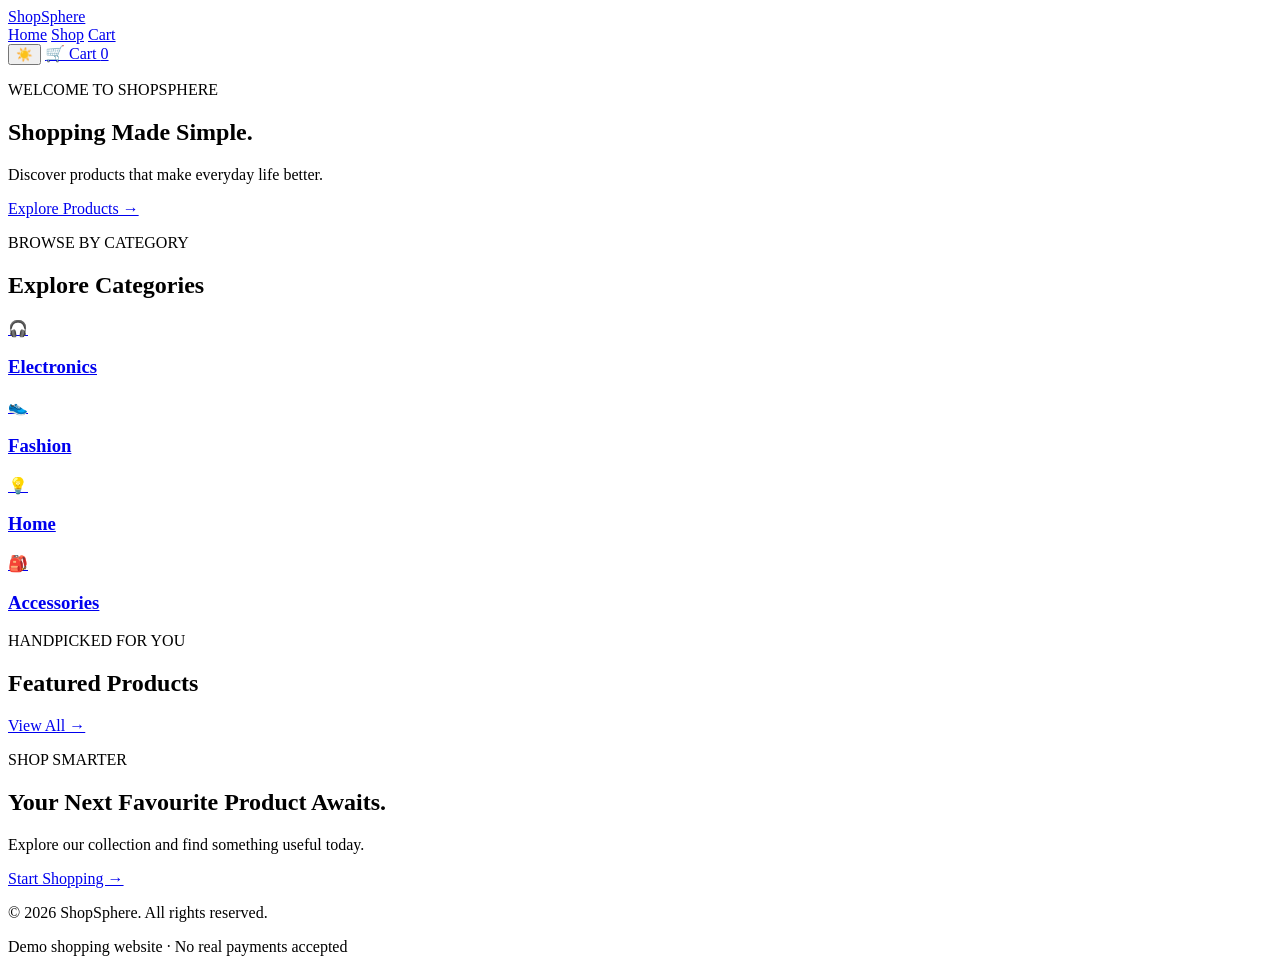
==== index.html @ d8e747f8 "Initial ShopSphere project upload" ====
<!DOCTYPE html>
<html lang="en">
<head>
    <meta charset="UTF-8">
    <meta name="viewport" content="width=device-width, initial-scale=1.0">
    <meta name="description" content="ShopSphere - Discover products you'll love.">
    <title>ShopSphere | Home</title>
    <link rel="stylesheet" href="css/style.css">
</head>
<body>

    <div class="app-container">

        <header class="header">
            <a href="index.html" class="logo">Shop<span>Sphere</span></a>

            <nav class="main-nav">
                <a href="index.html" class="active">Home</a>
                <a href="shop.html">Shop</a>
                <a href="cart.html">Cart</a>
            </nav>

            <div class="header-actions">
                <button id="theme-toggle" class="theme-toggle" aria-label="Toggle theme">☀️</button>
                <a href="cart.html" class="cart-link">
                    🛒 Cart <span id="cart-count">0</span>
                </a>
            </div>
        </header>

        <main>

            <section class="hero">
                <p class="hero-tag">WELCOME TO SHOPSPHERE</p>
                <h1>Shopping Made <span>Simple.</span></h1>
                <p>Discover products that make everyday life better.</p>
                <a href="shop.html" class="primary-button">Explore Products →</a>
            </section>

            <section class="categories-section">
                <div class="section-heading">
                    <div>
                        <p class="section-label">BROWSE BY CATEGORY</p>
                        <h2>Explore Categories</h2>
                    </div>
                </div>

                <div class="category-grid">
                    <a href="shop.html?category=Electronics" class="category-card">
                        <span>🎧</span>
                        <h3>Electronics</h3>
                    </a>

                    <a href="shop.html?category=Fashion" class="category-card">
                        <span>👟</span>
                        <h3>Fashion</h3>
                    </a>

                    <a href="shop.html?category=Home" class="category-card">
                        <span>💡</span>
                        <h3>Home</h3>
                    </a>

                    <a href="shop.html?category=Accessories" class="category-card">
                        <span>🎒</span>
                        <h3>Accessories</h3>
                    </a>
                </div>
            </section>

            <section class="featured-section">
                <div class="section-heading">
                    <div>
                        <p class="section-label">HANDPICKED FOR YOU</p>
                        <h2>Featured Products</h2>
                    </div>

                    <a href="shop.html" class="view-all">View All →</a>
                </div>

                <div id="featured-products" class="product-grid">
                    <!-- Products generated by JavaScript -->
                </div>
            </section>

            <section class="promo-banner">
                <div>
                    <p class="section-label">SHOP SMARTER</p>
                    <h2>Your Next Favourite Product Awaits.</h2>
                    <p>Explore our collection and find something useful today.</p>
                </div>

                <a href="shop.html" class="primary-button">Start Shopping →</a>
            </section>

        </main>

        <footer class="footer">
            <p>© 2026 ShopSphere. All rights reserved.</p>
            <p>Demo shopping website · No real payments accepted</p>
        </footer>

    </div>

    <script src="js/products.js"></script>
    <script src="js/common.js"></script>
    <script src="js/home.js"></script>

</body>
</html>
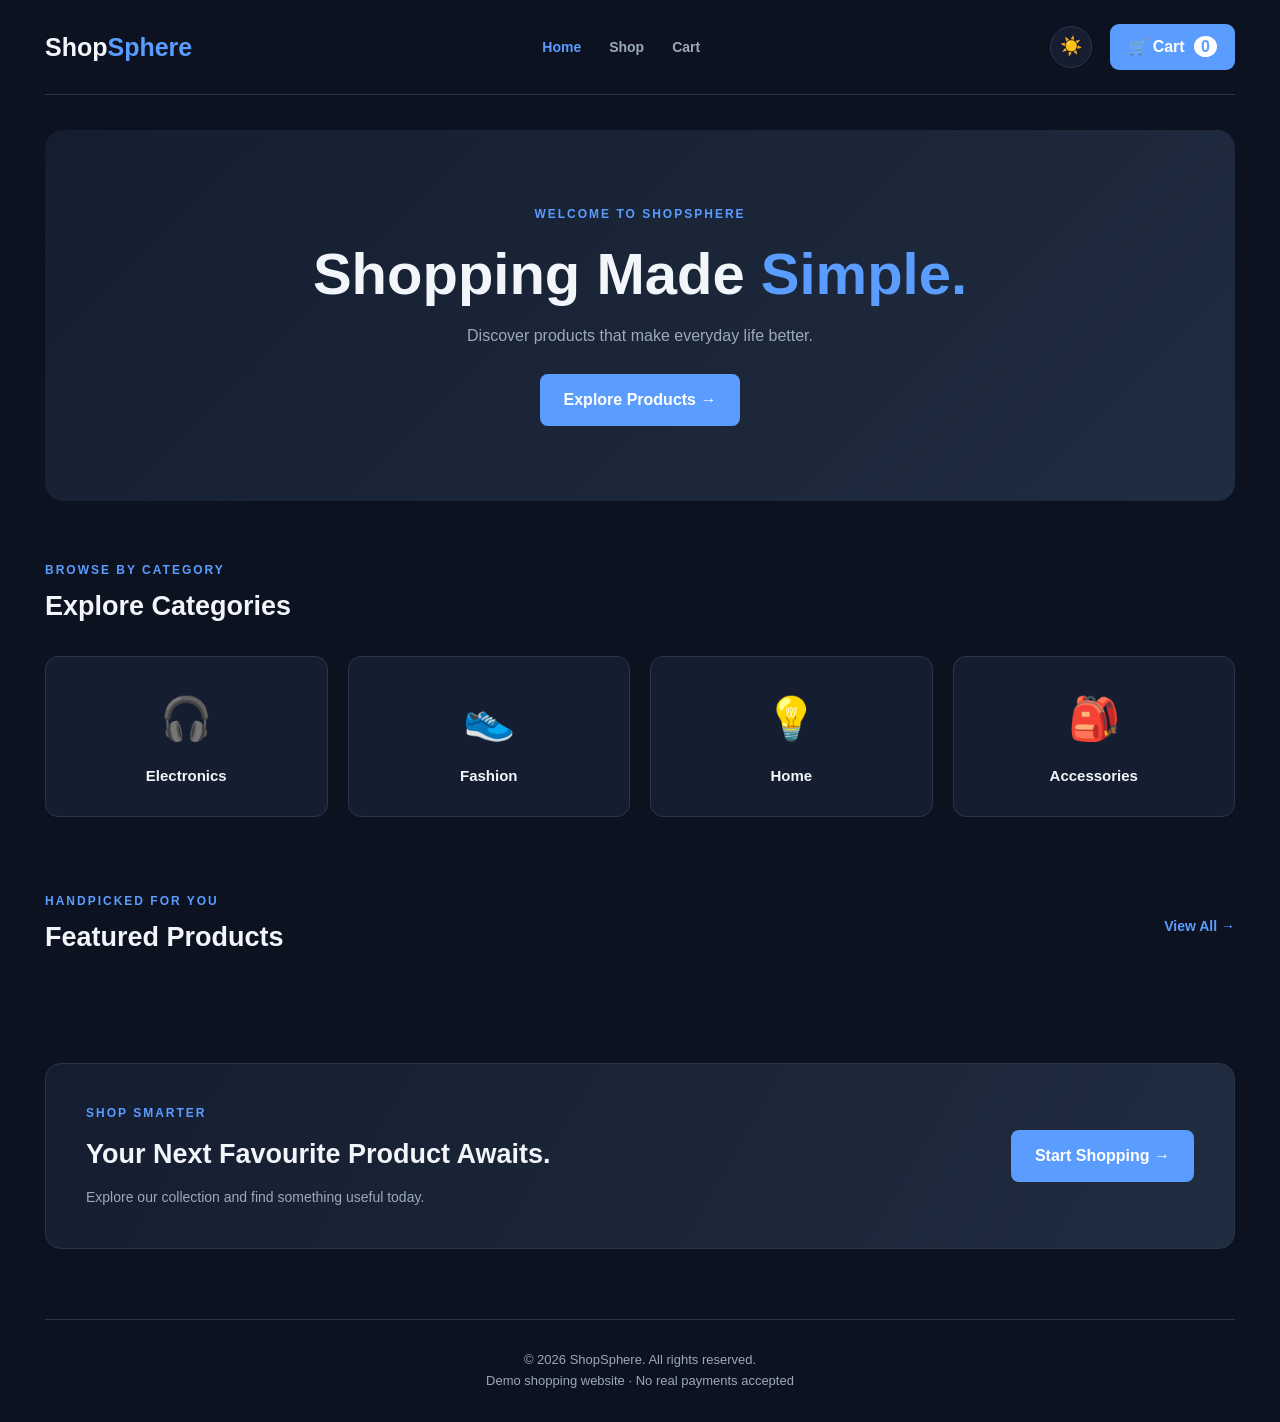
==== commit 2dc2ff62: "Fix HTML formatting and structure" ====
--- a/index.html
+++ b/index.html
@@ -6,7 +6,7 @@
     <meta name="viewport" content="width=device-width, initial-scale=1.0">
     <meta name="description" content="ShopSphere - Discover products you'll love.">
     <title>ShopSphere | Home</title>
-    <link rel="stylesheet" href="css/style.css">
+    <link rel="stylesheet" href="style.css">
 </head>
 <body>
 
--- a/style.css
+++ b/style.css
@@ -0,0 +1,1279 @@
+
+/* =================================
+   1. GLOBAL SETTINGS
+================================= */
+
+:root {
+    --bg: #0c1220;
+    --surface: #151e30;
+    --surface-light: #202c40;
+    --text: #f2f5fa;
+    --muted: #9ba9bc;
+    --accent: #5b9cff;
+    --accent-hover: #367fe8;
+    --border: #29364b;
+    --success: #43d69b;
+    --danger: #ff6878;
+    --shadow: 0 10px 30px rgba(0, 0, 0, 0.2);
+}
+
+body.light-theme {
+    --bg: #f3f6fb;
+    --surface: #ffffff;
+    --surface-light: #eaf0f8;
+    --text: #172235;
+    --muted: #68778d;
+    --accent: #347de0;
+    --accent-hover: #2168ca;
+    --border: #dce4ef;
+    --shadow: 0 10px 30px rgba(20, 40, 70, 0.08);
+}
+
+* {
+    margin: 0;
+    padding: 0;
+    box-sizing: border-box;
+}
+
+html {
+    scroll-behavior: smooth;
+}
+
+body {
+    font-family: Arial, Helvetica, sans-serif;
+    background: var(--bg);
+    color: var(--text);
+    line-height: 1.6;
+    transition: background 0.3s, color 0.3s;
+    min-height: 100vh;
+}
+
+button,
+input,
+select {
+    font: inherit;
+}
+
+button {
+    cursor: pointer;
+}
+
+img {
+    max-width: 100%;
+    display: block;
+}
+
+a {
+    -webkit-tap-highlight-color: transparent;
+}
+
+.app-container {
+    max-width: 1250px;
+    margin: auto;
+    padding: 0 30px;
+}
+
+
+/* =================================
+   2. HEADER
+================================= */
+
+.header {
+    display: flex;
+    align-items: center;
+    justify-content: space-between;
+    gap: 20px;
+    padding: 24px 0;
+    border-bottom: 1px solid var(--border);
+}
+
+.logo {
+    font-size: 25px;
+    font-weight: 800;
+    color: var(--text);
+    text-decoration: none;
+    white-space: nowrap;
+}
+
+.logo span {
+    color: var(--accent);
+}
+
+.header-actions {
+    display: flex;
+    align-items: center;
+    gap: 18px;
+}
+
+.theme-toggle {
+    background: var(--surface);
+    border: 1px solid var(--border);
+    border-radius: 50%;
+    width: 42px;
+    height: 42px;
+    font-size: 18px;
+    color: var(--text);
+}
+
+.cart-link {
+    background: var(--accent);
+    color: white;
+    text-decoration: none;
+    padding: 10px 18px;
+    border-radius: 9px;
+    font-weight: 600;
+    white-space: nowrap;
+}
+
+.cart-link:hover {
+    background: var(--accent-hover);
+}
+
+#cart-count {
+    background: white;
+    color: var(--accent);
+    border-radius: 50%;
+    padding: 2px 7px;
+    margin-left: 5px;
+}
+
+
+/* =================================
+   3. NAVIGATION
+================================= */
+
+.main-nav {
+    display: flex;
+    align-items: center;
+    gap: 28px;
+}
+
+.main-nav a {
+    color: var(--muted);
+    text-decoration: none;
+    font-size: 14px;
+    font-weight: 600;
+    transition: color 0.2s;
+}
+
+.main-nav a:hover,
+.main-nav a.active {
+    color: var(--accent);
+}
+
+
+/* =================================
+   4. HERO SECTION
+================================= */
+
+.hero {
+    text-align: center;
+    padding: 75px 15px;
+    background: linear-gradient(
+        135deg,
+        var(--surface),
+        var(--surface-light)
+    );
+    border-radius: 18px;
+    margin: 35px 0 60px;
+}
+
+.hero-tag,
+.section-label {
+    color: var(--accent);
+    font-size: 12px;
+    font-weight: 800;
+    letter-spacing: 2px;
+}
+
+.hero h1 {
+    font-size: clamp(35px, 6vw, 58px);
+    line-height: 1.2;
+    margin: 15px 0;
+}
+
+.hero h1 span {
+    color: var(--accent);
+}
+
+.hero > p:not(.hero-tag) {
+    color: var(--muted);
+    font-size: 16px;
+}
+
+
+/* =================================
+   5. PRIMARY BUTTON
+================================= */
+
+.primary-button {
+    display: inline-block;
+    padding: 13px 24px;
+    margin-top: 25px;
+    background: var(--accent);
+    color: white;
+    text-decoration: none;
+    border-radius: 8px;
+    font-weight: 700;
+    transition: background 0.2s, transform 0.2s;
+}
+
+.primary-button:hover {
+    background: var(--accent-hover);
+    transform: translateY(-2px);
+}
+
+
+/* =================================
+   6. SECTION HEADINGS
+================================= */
+
+.products-section,
+.cart-section,
+.categories-section,
+.featured-section {
+    margin-bottom: 75px;
+}
+
+.section-heading {
+    display: flex;
+    align-items: center;
+    justify-content: space-between;
+    gap: 15px;
+    margin-bottom: 28px;
+}
+
+.section-heading h2 {
+    font-size: 27px;
+    margin-top: 5px;
+}
+
+#product-count {
+    color: var(--muted);
+    font-size: 14px;
+}
+
+
+/* =================================
+   7. CATEGORY SECTION
+================================= */
+
+.category-grid {
+    display: grid;
+    grid-template-columns: repeat(4, 1fr);
+    gap: 20px;
+}
+
+.category-card {
+    background: var(--surface);
+    border: 1px solid var(--border);
+    border-radius: 13px;
+    padding: 28px 15px;
+    text-align: center;
+    text-decoration: none;
+    color: var(--text);
+    transition: transform 0.2s, border-color 0.2s;
+}
+
+.category-card:hover {
+    transform: translateY(-5px);
+    border-color: var(--accent);
+}
+
+.category-card span {
+    font-size: 42px;
+    display: block;
+    margin-bottom: 12px;
+}
+
+.category-card h3 {
+    font-size: 15px;
+}
+
+
+/* =================================
+   8. PRODUCT GRID
+================================= */
+
+.product-grid {
+    display: grid;
+    grid-template-columns: repeat(4, minmax(0, 1fr));
+    gap: 22px;
+}
+
+.product-card {
+    background: var(--surface);
+    border: 1px solid var(--border);
+    border-radius: 14px;
+    overflow: hidden;
+    transition: transform 0.25s, border-color 0.25s;
+    min-width: 0;
+}
+
+.product-card:hover {
+    transform: translateY(-6px);
+    border-color: var(--accent);
+}
+
+.product-image {
+    height: 165px;
+    background: var(--surface-light);
+    display: flex;
+    align-items: center;
+    justify-content: center;
+    font-size: 65px;
+}
+
+.product-info {
+    padding: 18px;
+}
+
+.product-category {
+    color: var(--accent);
+    font-size: 11px;
+    text-transform: uppercase;
+    font-weight: 700;
+    letter-spacing: 1px;
+}
+
+.product-info h3 {
+    font-size: 17px;
+    margin: 7px 0;
+    overflow-wrap: anywhere;
+}
+
+.product-price {
+    font-size: 20px;
+    font-weight: 800;
+    margin: 12px 0;
+}
+
+.add-to-cart {
+    width: 100%;
+    padding: 11px;
+    border: none;
+    border-radius: 8px;
+    background: var(--accent);
+    color: white;
+    font-weight: 700;
+    transition: background 0.2s;
+}
+
+.add-to-cart:hover {
+    background: var(--accent-hover);
+}
+
+.view-details {
+    display: block;
+    text-align: center;
+    margin-top: 12px;
+    color: var(--accent);
+    text-decoration: none;
+    font-size: 13px;
+    font-weight: 700;
+}
+
+.view-details:hover,
+.view-all:hover {
+    text-decoration: underline;
+}
+
+.view-all {
+    color: var(--accent);
+    text-decoration: none;
+    font-weight: 700;
+    font-size: 14px;
+}
+
+
+/* =================================
+   9. PROMOTIONAL BANNER
+================================= */
+
+.promo-banner {
+    background: linear-gradient(
+        120deg,
+        var(--surface),
+        var(--surface-light)
+    );
+    border: 1px solid var(--border);
+    border-radius: 16px;
+    padding: 40px;
+    display: flex;
+    align-items: center;
+    justify-content: space-between;
+    gap: 25px;
+    margin-bottom: 70px;
+}
+
+.promo-banner h2 {
+    font-size: 27px;
+    margin: 10px 0;
+}
+
+.promo-banner p:not(.section-label) {
+    color: var(--muted);
+    font-size: 14px;
+}
+
+.promo-banner .primary-button {
+    margin-top: 0;
+    white-space: nowrap;
+}
+
+
+/* =================================
+   10. SHOPPING CART
+================================= */
+
+.cart-wrapper {
+    background: var(--surface);
+    border: 1px solid var(--border);
+    border-radius: 14px;
+    padding: 25px;
+}
+
+.empty-cart {
+    text-align: center;
+    padding: 45px 15px;
+}
+
+.empty-cart span {
+    font-size: 50px;
+}
+
+.empty-cart h3 {
+    margin: 12px 0 5px;
+}
+
+.empty-cart p {
+    color: var(--muted);
+}
+
+.cart-content {
+    display: flex;
+    flex-direction: column;
+    gap: 25px;
+}
+
+.cart-table-container {
+    width: 100%;
+    overflow-x: auto;
+    -webkit-overflow-scrolling: touch;
+}
+
+.cart-table {
+    width: 100%;
+    border-collapse: collapse;
+    min-width: 600px;
+}
+
+.cart-table th,
+.cart-table td {
+    padding: 16px 12px;
+    text-align: left;
+    border-bottom: 1px solid var(--border);
+}
+
+.cart-table th {
+    color: var(--muted);
+    font-size: 13px;
+}
+
+.cart-table td {
+    font-size: 14px;
+}
+
+.quantity-controls {
+    display: flex;
+    align-items: center;
+    gap: 10px;
+}
+
+.quantity-controls button {
+    width: 32px;
+    height: 32px;
+    border: 1px solid var(--border);
+    background: var(--surface-light);
+    color: var(--text);
+    border-radius: 6px;
+}
+
+.quantity-controls button:hover {
+    border-color: var(--accent);
+}
+
+.remove-button {
+    border: none;
+    background: transparent;
+    color: var(--danger);
+    font-weight: 600;
+}
+
+.cart-summary {
+    width: 100%;
+    max-width: 400px;
+    align-self: flex-end;
+    background: var(--surface-light);
+    padding: 22px;
+    border-radius: 12px;
+}
+
+.cart-summary h3 {
+    margin-bottom: 18px;
+}
+
+.summary-row {
+    display: flex;
+    justify-content: space-between;
+    gap: 12px;
+    padding: 10px 0;
+    color: var(--muted);
+}
+
+.grand-total {
+    border-top: 1px solid var(--border);
+    margin-top: 10px;
+    padding-top: 18px;
+    color: var(--text);
+    font-size: 18px;
+    font-weight: 800;
+}
+
+.checkout-button {
+    width: 100%;
+    padding: 13px;
+    background: var(--accent);
+    color: white;
+    border: none;
+    border-radius: 8px;
+    font-weight: 700;
+    margin-top: 15px;
+}
+
+.checkout-button:hover {
+    background: var(--accent-hover);
+}
+
+
+/* =================================
+   11. CHECKOUT DIALOG
+================================= */
+
+.checkout-dialog {
+    width: min(90%, 450px);
+    margin: auto;
+    padding: 0;
+    border: 1px solid var(--border);
+    border-radius: 16px;
+    background: var(--surface);
+    color: var(--text);
+}
+
+.checkout-dialog::backdrop {
+    background: rgba(0, 0, 0, 0.7);
+}
+
+.dialog-content {
+    padding: 35px;
+    text-align: center;
+    position: relative;
+}
+
+.close-dialog {
+    position: absolute;
+    right: 15px;
+    top: 10px;
+    border: none;
+    background: transparent;
+    color: var(--text);
+    font-size: 28px;
+}
+
+.success-icon {
+    display: inline-flex;
+    justify-content: center;
+    align-items: center;
+    width: 55px;
+    height: 55px;
+    background: var(--success);
+    color: #10251d;
+    border-radius: 50%;
+    font-size: 28px;
+    margin-bottom: 15px;
+}
+
+.dialog-content > p {
+    color: var(--muted);
+    margin: 10px 0 20px;
+}
+
+#checkout-details {
+    text-align: left;
+    margin: 20px 0;
+}
+
+
+/* =================================
+   12. FOOTER
+================================= */
+
+.footer {
+    text-align: center;
+    padding: 30px 10px;
+    border-top: 1px solid var(--border);
+    color: var(--muted);
+    font-size: 13px;
+}
+
+
+/* =================================
+   13. SHOP PAGE
+================================= */
+
+.shop-page {
+    padding-top: 45px;
+}
+
+.shop-heading {
+    text-align: center;
+    padding: 35px 10px;
+}
+
+.shop-heading h1 {
+    font-size: clamp(30px, 5vw, 45px);
+    margin: 10px 0;
+}
+
+.shop-heading > p:last-child {
+    color: var(--muted);
+}
+
+.shop-controls {
+    display: grid;
+    grid-template-columns: 2fr 1fr 1fr;
+    gap: 15px;
+    margin: 30px 0;
+}
+
+.shop-controls input,
+.shop-controls select {
+    width: 100%;
+    min-width: 0;
+    padding: 13px 15px;
+    background: var(--surface);
+    color: var(--text);
+    border: 1px solid var(--border);
+    border-radius: 8px;
+    font: inherit;
+    outline: none;
+}
+
+.shop-controls input:focus,
+.shop-controls select:focus {
+    border-color: var(--accent);
+}
+
+.shop-products-section {
+    margin-bottom: 75px;
+}
+
+
+/* =================================
+   14. PRODUCT DETAILS PAGE
+================================= */
+
+.product-details-page {
+    padding: 40px 0 75px;
+}
+
+.back-link {
+    display: inline-block;
+    color: var(--accent);
+    text-decoration: none;
+    font-weight: 600;
+    margin-bottom: 30px;
+}
+
+.back-link:hover {
+    text-decoration: underline;
+}
+
+.product-details {
+    display: grid;
+    grid-template-columns: 1fr 1fr;
+    gap: 55px;
+    align-items: center;
+    background: var(--surface);
+    border: 1px solid var(--border);
+    border-radius: 18px;
+    padding: 35px;
+}
+
+.product-details-image {
+    min-height: 350px;
+    display: flex;
+    justify-content: center;
+    align-items: center;
+    background: var(--surface-light);
+    border-radius: 14px;
+    font-size: 130px;
+}
+
+.product-details-info h1 {
+    font-size: 35px;
+    margin: 12px 0;
+    overflow-wrap: anywhere;
+}
+
+.details-price {
+    font-size: 28px;
+    font-weight: 800;
+    color: var(--accent);
+    margin: 15px 0;
+}
+
+.product-description {
+    color: var(--muted);
+    margin: 20px 0;
+}
+
+.delivery-info {
+    font-size: 14px;
+    color: var(--success);
+    margin-bottom: 22px;
+}
+
+.product-quantity {
+    display: block;
+    width: 100px;
+    padding: 10px;
+    margin: 8px 0 18px;
+    background: var(--surface-light);
+    color: var(--text);
+    border: 1px solid var(--border);
+    border-radius: 7px;
+}
+
+.details-add-button {
+    max-width: 300px;
+}
+
+
+/* =================================
+   15. CART PAGE
+================================= */
+
+.cart-page {
+    padding: 30px 0 75px;
+}
+
+.cart-page .shop-heading {
+    padding: 30px 10px;
+}
+
+.delivery-note {
+    color: var(--success);
+    font-size: 12px;
+    margin-top: 12px;
+}
+
+.continue-shopping {
+    display: block;
+    text-align: center;
+    margin-top: 15px;
+    color: var(--accent);
+    text-decoration: none;
+    font-size: 14px;
+    font-weight: 600;
+}
+
+.continue-shopping:hover {
+    text-decoration: underline;
+}
+
+
+/* =================================
+   16. CHECKOUT PAGE
+================================= */
+
+.checkout-page {
+    padding: 30px 0 75px;
+}
+
+.checkout-layout {
+    display: grid;
+    grid-template-columns: 1.2fr 0.8fr;
+    gap: 25px;
+    align-items: start;
+}
+
+.checkout-form-section,
+.checkout-order-section {
+    background: var(--surface);
+    border: 1px solid var(--border);
+    border-radius: 14px;
+    padding: 28px;
+    min-width: 0;
+}
+
+.checkout-form-section h2,
+.checkout-order-section h2 {
+    font-size: 22px;
+    margin-bottom: 8px;
+}
+
+.form-note {
+    color: var(--muted);
+    font-size: 14px;
+    margin-bottom: 25px;
+}
+
+.form-group {
+    margin-bottom: 20px;
+}
+
+.form-group label {
+    display: block;
+    margin-bottom: 8px;
+    font-size: 14px;
+    font-weight: 600;
+}
+
+.form-group input {
+    width: 100%;
+    padding: 13px;
+    border: 1px solid var(--border);
+    border-radius: 8px;
+    background: var(--surface-light);
+    color: var(--text);
+    font: inherit;
+}
+
+.form-group input:focus {
+    outline: 2px solid var(--accent);
+    border-color: transparent;
+}
+
+.demo-notice {
+    background: var(--surface-light);
+    border-left: 4px solid var(--accent);
+    padding: 15px;
+    border-radius: 7px;
+    margin: 25px 0;
+}
+
+.demo-notice strong {
+    color: var(--accent);
+}
+
+.demo-notice p {
+    color: var(--muted);
+    font-size: 13px;
+    margin-top: 5px;
+}
+
+.checkout-items {
+    margin: 20px 0;
+}
+
+.checkout-item {
+    display: flex;
+    justify-content: space-between;
+    gap: 12px;
+    padding: 14px 0;
+    border-bottom: 1px solid var(--border);
+    font-size: 13px;
+}
+
+.checkout-item strong {
+    white-space: nowrap;
+}
+
+.checkout-totals {
+    border-top: 1px solid var(--border);
+    padding-top: 12px;
+}
+
+.order-success {
+    text-align: center;
+    background: var(--surface);
+    border: 1px solid var(--border);
+    border-radius: 16px;
+    padding: 55px 20px;
+    margin: 30px auto;
+    max-width: 650px;
+}
+
+.order-success > span {
+    display: inline-flex;
+    align-items: center;
+    justify-content: center;
+    width: 65px;
+    height: 65px;
+    background: var(--success);
+    color: #10251d;
+    border-radius: 50%;
+    font-size: 35px;
+    margin-bottom: 20px;
+}
+
+.order-success h2 {
+    font-size: 28px;
+    margin-bottom: 12px;
+}
+
+.order-success p {
+    color: var(--muted);
+}
+
+.demo-notice-text {
+    font-size: 13px;
+    margin-top: 10px;
+}
+
+
+/* =================================
+   17. TABLET RESPONSIVENESS
+================================= */
+
+@media (max-width: 950px) {
+
+    .product-grid {
+        grid-template-columns: repeat(3, minmax(0, 1fr));
+    }
+
+    .product-details {
+        gap: 30px;
+    }
+
+    .checkout-layout {
+        grid-template-columns: 1fr 1fr;
+    }
+}
+
+@media (max-width: 850px) {
+
+    .main-nav {
+        gap: 15px;
+    }
+
+    .category-grid {
+        grid-template-columns: repeat(2, 1fr);
+    }
+
+    .promo-banner {
+        flex-direction: column;
+        align-items: flex-start;
+    }
+
+    .shop-controls {
+        grid-template-columns: 1fr 1fr;
+    }
+
+    .shop-controls input {
+        grid-column: 1 / -1;
+    }
+}
+
+
+/* =================================
+   18. MOBILE RESPONSIVENESS
+================================= */
+
+@media (max-width: 650px) {
+
+    .app-container {
+        padding: 0 16px;
+    }
+
+    /* Header */
+
+    .header {
+        flex-wrap: wrap;
+        gap: 14px;
+        padding: 18px 0;
+    }
+
+    .logo {
+        font-size: 21px;
+    }
+
+    .header-actions {
+        gap: 10px;
+    }
+
+    .theme-toggle {
+        width: 38px;
+        height: 38px;
+    }
+
+    .cart-link {
+        padding: 9px 12px;
+        font-size: 13px;
+    }
+
+    /* Navigation */
+
+    .main-nav {
+        order: 3;
+        width: 100%;
+        justify-content: center;
+        padding-top: 12px;
+        border-top: 1px solid var(--border);
+        gap: 25px;
+    }
+
+    .main-nav a {
+        font-size: 13px;
+    }
+
+    /* Hero */
+
+    .hero {
+        padding: 55px 15px;
+        margin: 25px 0 45px;
+    }
+
+    .hero h1 {
+        font-size: 36px;
+    }
+
+    .hero > p:not(.hero-tag) {
+        font-size: 14px;
+    }
+
+    /* Products */
+
+    .product-grid {
+        grid-template-columns: repeat(2, minmax(0, 1fr));
+        gap: 12px;
+    }
+
+    .product-image {
+        height: 120px;
+        font-size: 48px;
+    }
+
+    .product-info {
+        padding: 12px;
+    }
+
+    .product-info h3 {
+        font-size: 14px;
+    }
+
+    .product-price {
+        font-size: 17px;
+    }
+
+    .add-to-cart {
+        padding: 10px 6px;
+        font-size: 13px;
+    }
+
+    /* Headings */
+
+    .section-heading h2 {
+        font-size: 22px;
+    }
+
+    .section-heading {
+        margin-bottom: 18px;
+    }
+
+    /* Categories */
+
+    .category-grid {
+        gap: 12px;
+    }
+
+    .category-card {
+        padding: 20px 10px;
+    }
+
+    .category-card span {
+        font-size: 34px;
+    }
+
+    /* Promotional banner */
+
+    .promo-banner {
+        padding: 25px;
+        margin-bottom: 45px;
+    }
+
+    .promo-banner h2 {
+        font-size: 22px;
+    }
+
+    /* Shop controls */
+
+    .shop-controls {
+        grid-template-columns: 1fr;
+        gap: 12px;
+    }
+
+    .shop-controls input {
+        grid-column: auto;
+    }
+
+    /* Product details */
+
+    .product-details {
+        grid-template-columns: 1fr;
+        gap: 25px;
+        padding: 20px;
+    }
+
+    .product-details-image {
+        min-height: 230px;
+        font-size: 100px;
+    }
+
+    .product-details-info h1 {
+        font-size: 27px;
+    }
+
+    .details-price {
+        font-size: 24px;
+    }
+
+    .details-add-button {
+        max-width: 100%;
+    }
+
+    /* Cart */
+
+    .cart-wrapper {
+        padding: 14px;
+    }
+
+    .cart-summary {
+        max-width: 100%;
+    }
+
+    .cart-table {
+        min-width: 600px;
+    }
+
+    /* Checkout */
+
+    .checkout-layout {
+        grid-template-columns: 1fr;
+        gap: 18px;
+    }
+
+    .checkout-form-section,
+    .checkout-order-section {
+        padding: 20px;
+    }
+
+    .checkout-page {
+        padding-top: 20px;
+    }
+
+    /* Footer */
+
+    .footer {
+        padding: 25px 10px;
+        font-size: 12px;
+    }
+
+    .products-section,
+    .cart-section,
+    .categories-section,
+    .featured-section {
+        margin-bottom: 50px;
+    }
+}
+
+
+/* =================================
+   19. SMALL MOBILE SCREENS
+================================= */
+
+@media (max-width: 380px) {
+
+    .app-container {
+        padding: 0 12px;
+    }
+
+    .logo {
+        font-size: 19px;
+    }
+
+    .header-actions {
+        gap: 7px;
+    }
+
+    .cart-link {
+        padding: 8px 9px;
+        font-size: 12px;
+    }
+
+    .main-nav {
+        gap: 18px;
+    }
+
+    .main-nav a {
+        font-size: 12px;
+    }
+
+    .product-grid {
+        grid-template-columns: 1fr;
+    }
+
+    .product-image {
+        height: 150px;
+        font-size: 60px;
+    }
+
+    .product-info {
+        padding: 16px;
+    }
+
+    .product-info h3 {
+        font-size: 16px;
+    }
+
+    .product-price {
+        font-size: 19px;
+    }
+
+    .category-card span {
+        font-size: 30px;
+    }
+
+    .dialog-content {
+        padding: 25px 18px;
+    }
+}
+
+
+/* =================================
+   20. ACCESSIBILITY
+================================= */
+
+button:focus-visible,
+a:focus-visible,
+input:focus-visible,
+select:focus-visible {
+    outline: 3px solid var(--accent);
+    outline-offset: 3px;
+}
+
+[hidden] {
+    display: none !important;
+}
+
+@media (prefers-reduced-motion: reduce) {
+
+    *,
+    *::before,
+    *::after {
+        scroll-behavior: auto !important;
+        transition-duration: 0.01ms !important;
+        animation-duration: 0.01ms !important;
+    }
+}
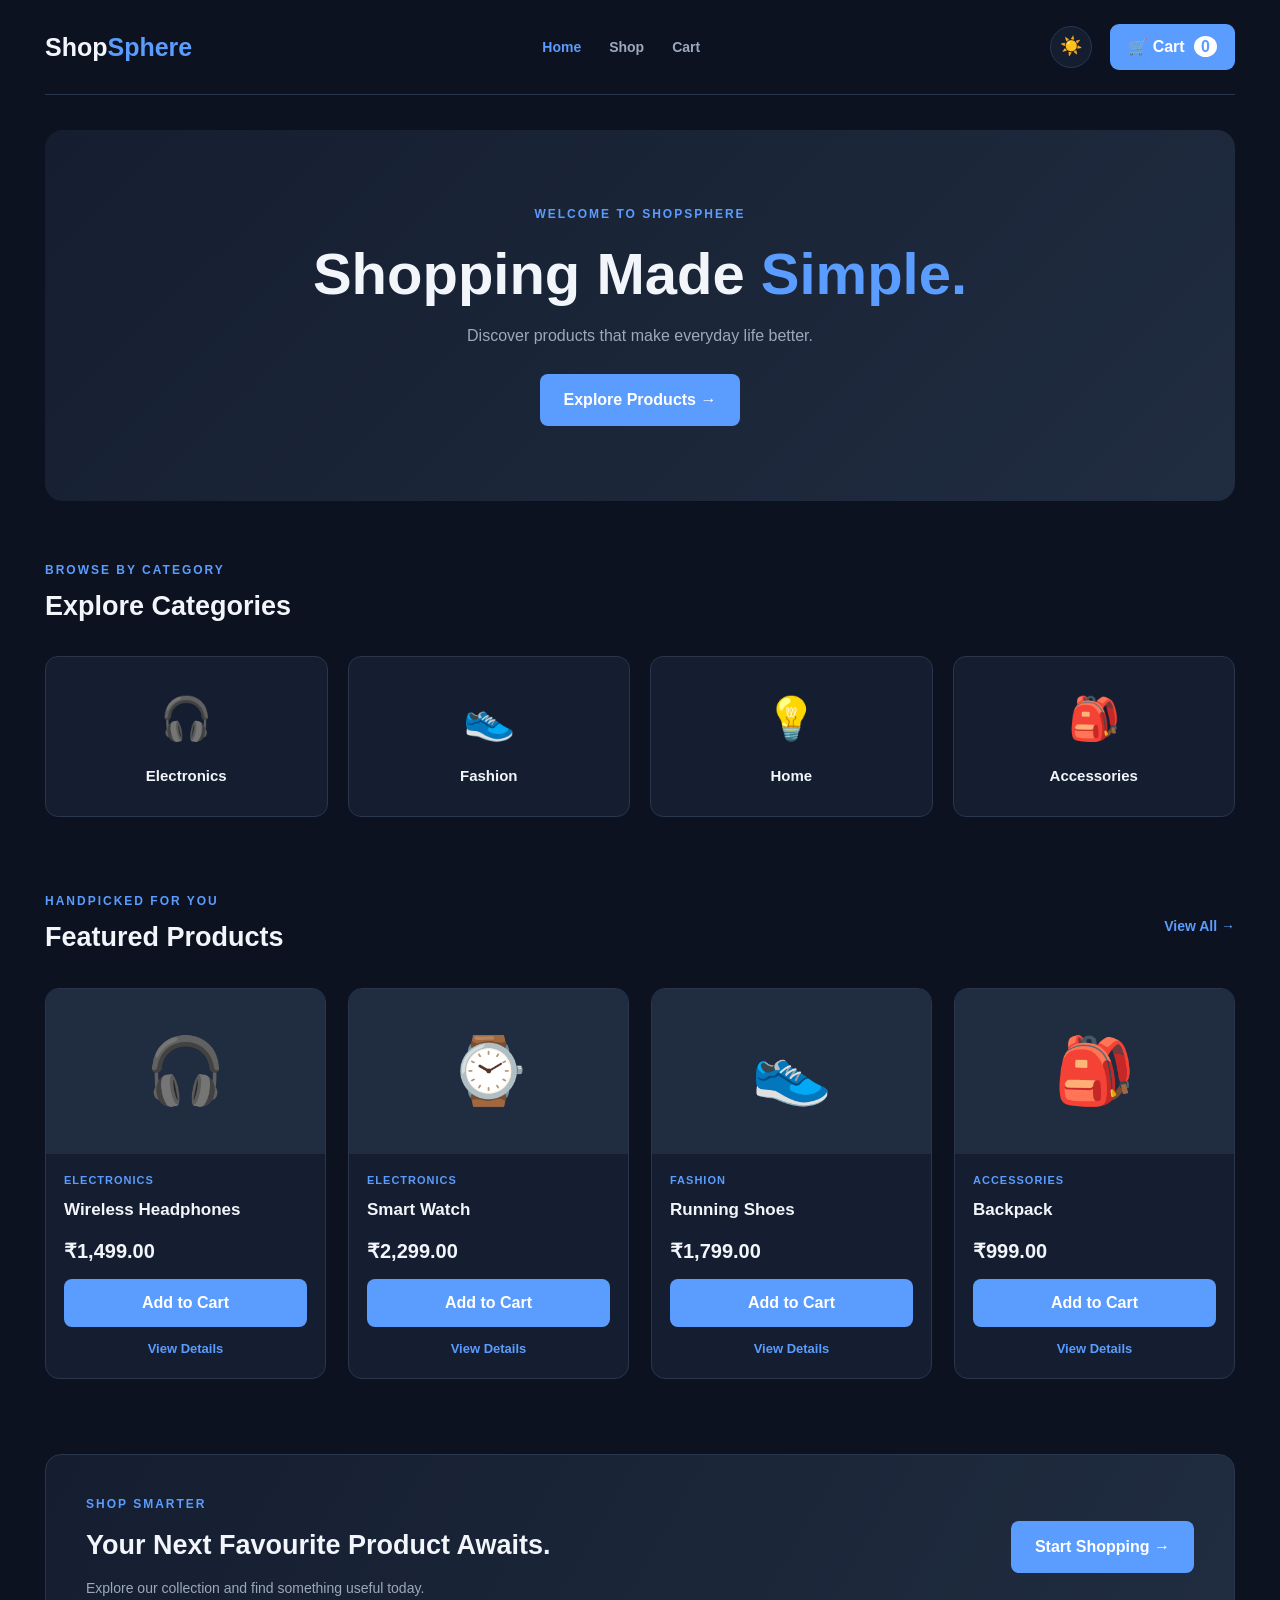
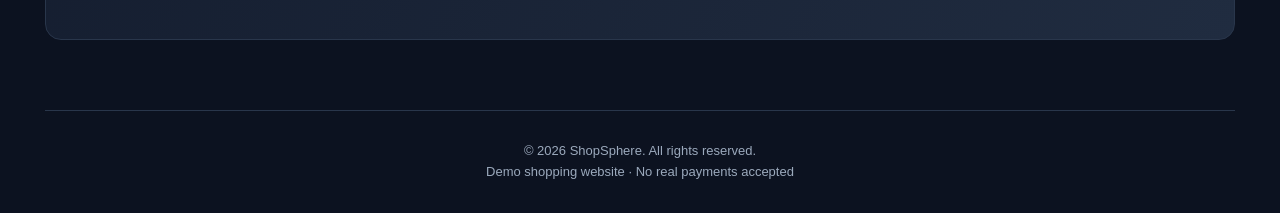
==== commit 85e9c20d: "Fix HTML formatting and structure" ====
--- a/index.html
+++ b/index.html
@@ -103,9 +103,9 @@
 
     </div>
 
-    <script src="js/products.js"></script>
-    <script src="js/common.js"></script>
-    <script src="js/home.js"></script>
+    <script src="products.js"></script>
+    <script src="common.js"></script>
+    <script src="home.js"></script>
 
 </body>
 </html>
